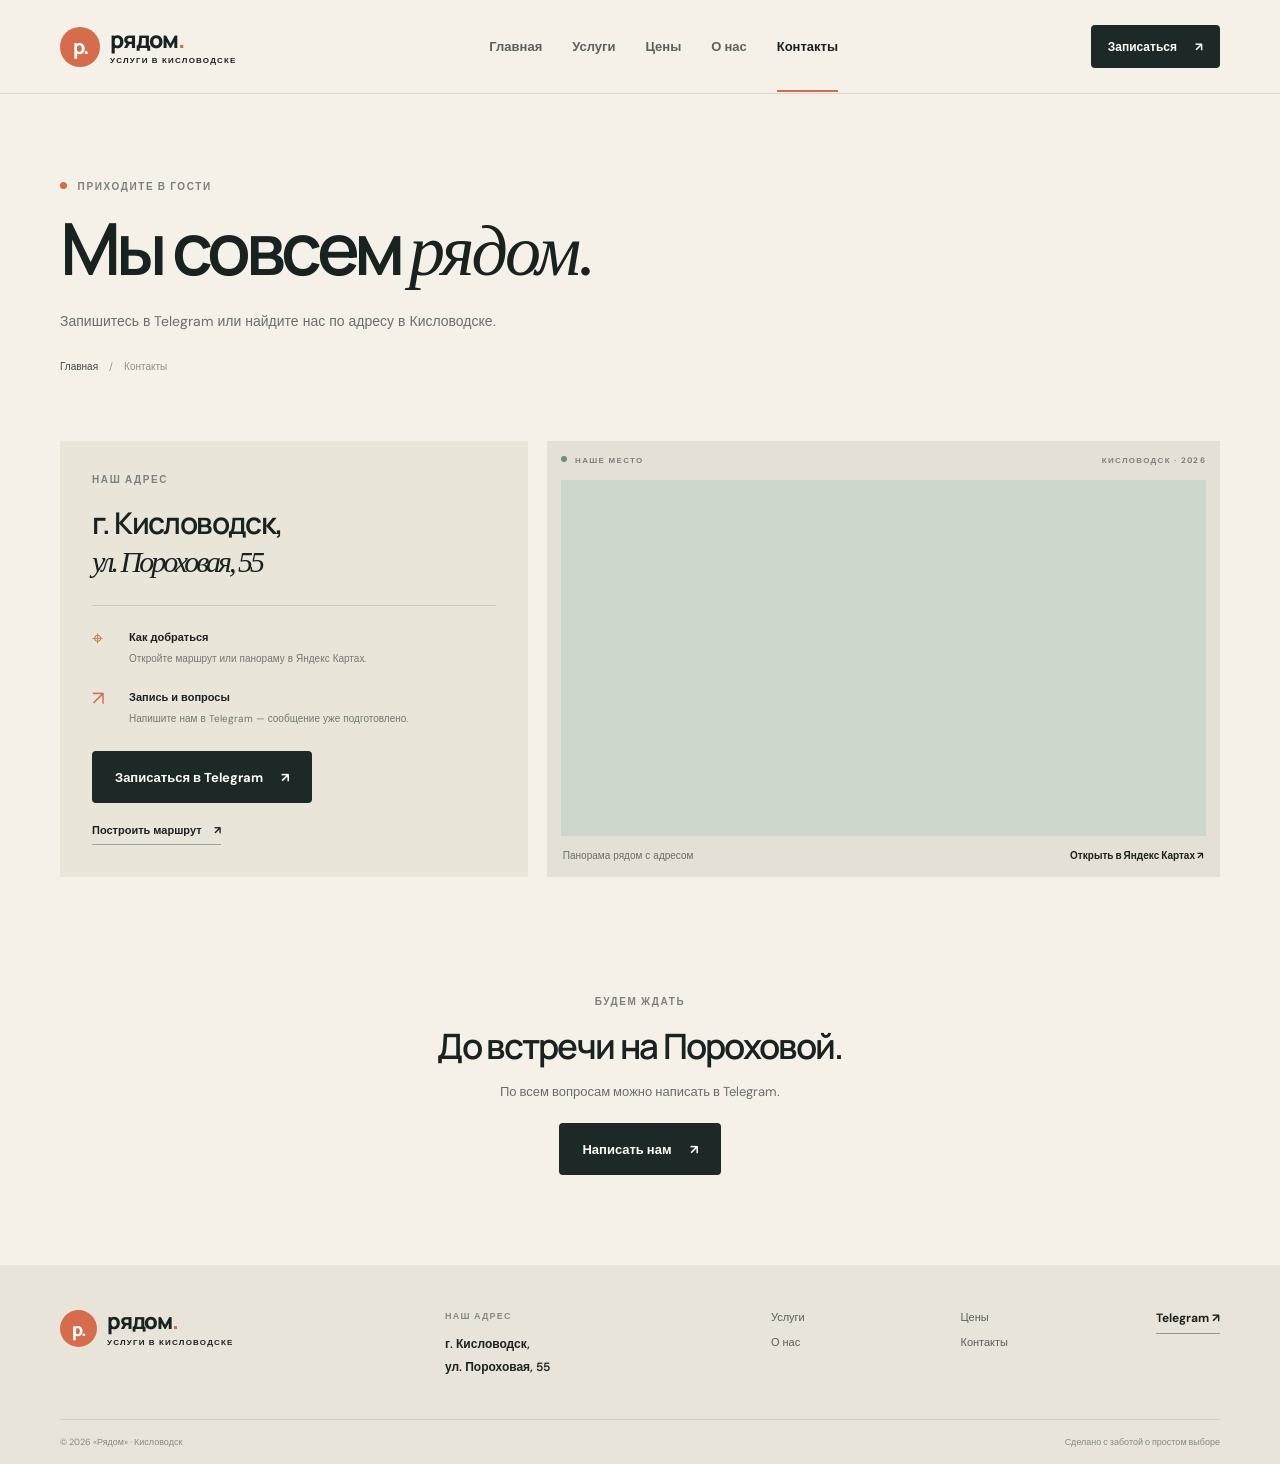
==== contacts.html @ 9ad7b159 "Add files via upload" ====
<!doctype html>
<html lang="ru">
<head>
  <meta charset="utf-8"><meta name="viewport" content="width=device-width, initial-scale=1"><meta name="theme-color" content="#f5f1e9">
  <meta name="description" content="Контакты и адрес: Кисловодск, улица Пороховая, 55. Запись в Telegram.">
  <title>Контакты — Рядом, Кисловодск</title><link rel="stylesheet" href="assets/styles.css"><script src="assets/config.js" defer></script><script src="assets/script.js" defer></script>
</head>
<body>
  <a class="skip-link" href="#main">Перейти к содержимому</a>
  <header class="site-header"><div class="container header-inner"><a class="brand" href="index.html"><span class="brand-mark">р.</span><span>рядом<span class="brand-dot">.</span><small>УСЛУГИ В КИСЛОВОДСКЕ</small></span></a><button class="menu-toggle" type="button" aria-expanded="false" aria-controls="main-nav"><span></span><span></span><span class="sr-only">Открыть меню</span></button><nav class="main-nav" id="main-nav" aria-label="Основная навигация"><a href="index.html">Главная</a><a href="services.html">Услуги</a><a href="prices.html">Цены</a><a href="about.html">О нас</a><a class="active" href="contacts.html" aria-current="page">Контакты</a></nav><a class="button button-small button-dark book-link" href="#">Записаться <span aria-hidden="true">↗</span></a></div></header>
  <main id="main">
    <section class="page-hero container"><p class="eyebrow"><span class="eyebrow-dot"></span> ПРИХОДИТЕ В ГОСТИ</p><h1>Мы совсем <em>рядом.</em></h1><p>Запишитесь в Telegram или найдите нас по адресу в Кисловодске.</p><div class="breadcrumb"><a href="index.html">Главная</a><span>/</span><span>Контакты</span></div></section>
    <section class="container contact-layout"><div class="contact-card"><p class="eyebrow">НАШ АДРЕС</p><h2>г. Кисловодск,<br><em>ул. Пороховая, 55</em></h2><div class="contact-divider"></div><div class="contact-detail"><span class="detail-icon">⌖</span><div><b>Как добраться</b><p>Откройте маршрут или панораму в Яндекс Картах.</p></div></div><div class="contact-detail"><span class="detail-icon">↗</span><div><b>Запись и вопросы</b><p>Напишите нам в Telegram — сообщение уже подготовлено.</p></div></div><a class="button button-dark book-link" href="#">Записаться в Telegram <span aria-hidden="true">↗</span></a><a class="text-link map-link" href="https://yandex.ru/maps/?text=%D0%9A%D0%B8%D1%81%D0%BB%D0%BE%D0%B2%D0%BE%D0%B4%D1%81%D0%BA%2C%20%D1%83%D0%BB%D0%B8%D1%86%D0%B0%20%D0%9F%D0%BE%D1%80%D0%BE%D1%85%D0%BE%D0%B2%D0%B0%D1%8F%2C%2055" target="_blank" rel="noopener noreferrer">Построить маршрут <span aria-hidden="true">↗</span></a></div>
      <div class="map-panel"><div class="map-topline"><span><i class="map-status"></i> НАШЕ МЕСТО</span><span>КИСЛОВОДСК · 2026</span></div><div class="map-frame-wrap"><iframe title="Панорама улицы Пороховой, 55 в Кисловодске на Яндекс Картах" src="https://yandex.ru/maps/?ll=42.736006%2C43.936768&amp;z=17&amp;l=map%2Cstv%2Csta&amp;panorama%5Bpoint%5D=42.736006%2C43.936768&amp;panorama%5Bdirection%5D=0%2C0&amp;panorama%5Bspan%5D=90%2C60&amp;panorama%5Bfull%5D=true&amp;tab=panorama" allowfullscreen loading="lazy" referrerpolicy="no-referrer-when-downgrade"></iframe></div><div class="map-caption"><span>Панорама рядом с адресом</span><a href="https://yandex.ru/maps/?ll=42.736006%2C43.936768&amp;z=17&amp;l=map%2Cstv%2Csta&amp;panorama%5Bpoint%5D=42.736006%2C43.936768&amp;panorama%5Bdirection%5D=0%2C0&amp;panorama%5Bspan%5D=90%2C60&amp;panorama%5Bfull%5D=true&amp;tab=panorama" target="_blank" rel="noopener noreferrer">Открыть в Яндекс Картах ↗</a></div></div></section>
    <section class="section container slim-cta"><p class="eyebrow">БУДЕМ ЖДАТЬ</p><h2>До встречи на Пороховой.</h2><p>По всем вопросам можно написать в Telegram.</p><a class="button button-dark book-link" href="#">Написать нам <span aria-hidden="true">↗</span></a></section>
  </main>
  <footer class="site-footer"><div class="container footer-main"><a class="brand brand-footer" href="index.html"><span class="brand-mark">р.</span><span>рядом<span class="brand-dot">.</span><small>УСЛУГИ В КИСЛОВОДСКЕ</small></span></a><div class="footer-address"><span>НАШ АДРЕС</span><b>г. Кисловодск,<br>ул. Пороховая, 55</b></div><nav class="footer-nav" aria-label="Разделы сайта"><a href="services.html">Услуги</a><a href="prices.html">Цены</a><a href="about.html">О нас</a><a href="contacts.html">Контакты</a></nav><a class="footer-telegram book-link" href="#">Telegram <span aria-hidden="true">↗</span></a></div><div class="container footer-bottom"><span>© 2026 «Рядом» · Кисловодск</span><span>Сделано с заботой о простом выборе</span></div></footer>
</body>
</html>
---- assets/styles.css ----
@import url('https://fonts.googleapis.com/css2?family=DM+Sans:wght@400;500;600;700&family=Manrope:wght@400;500;600;700;800&display=swap');

:root{--paper:#f5f1e9;--ink:#182220;--muted:#65706c;--line:#d9d7ce;--accent:#d66c4c;--cream:#e9e3d7;--dark:#1d2926;--white:#fffdf8;--lav:#e8e2ee;--mint:#dce8dc;--serif:Georgia,'Times New Roman',serif;--sans:'DM Sans',Arial,sans-serif;--display:'Manrope','DM Sans',Arial,sans-serif}
*{box-sizing:border-box}html{scroll-behavior:smooth}body{margin:0;background:var(--paper);color:var(--ink);font-family:var(--sans);font-size:16px;-webkit-font-smoothing:antialiased}a{color:inherit;text-decoration:none}button{font:inherit}.container{width:min(1160px,calc(100% - 64px));margin-inline:auto}.skip-link,.sr-only{position:absolute;width:1px;height:1px;padding:0;margin:-1px;overflow:hidden;clip:rect(0,0,0,0);white-space:nowrap;border:0}.skip-link:focus{clip:auto;width:auto;height:auto;margin:12px;padding:12px;background:white;z-index:100}
.site-header{height:94px;border-bottom:1px solid rgba(24,34,32,.12);display:flex;align-items:center}.header-inner{display:flex;align-items:center;justify-content:space-between;gap:30px}.brand{display:flex;align-items:center;gap:10px;font-family:var(--display);font-weight:800;font-size:23px;line-height:.9;letter-spacing:-1.2px;flex-shrink:0}.brand-mark{width:40px;height:40px;border-radius:50%;background:var(--accent);color:white;display:grid;place-items:center;font-size:20px;letter-spacing:-2px}.brand-dot{color:var(--accent)}.brand small{display:block;font-family:var(--sans);font-size:8px;font-weight:700;letter-spacing:1.2px;margin-top:7px}.main-nav{display:flex;align-items:center;gap:30px}.main-nav a{color:#59625d;font-size:13px;font-weight:600;transition:color .2s}.main-nav a:hover,.main-nav a.active{color:var(--ink)}.main-nav a.active{position:relative}.main-nav a.active:after{content:"";position:absolute;bottom:-37px;left:0;width:100%;height:2px;background:var(--accent)}.button{min-height:52px;padding:0 23px;display:inline-flex;align-items:center;justify-content:center;gap:18px;border-radius:4px;font-size:13px;font-weight:700;transition:transform .2s,background .2s;white-space:nowrap}.button:hover{transform:translateY(-2px)}.button-dark{background:var(--dark);color:var(--white)}.button-dark:hover{background:#2b3c37}.button-small{min-height:43px;padding:0 17px;font-size:12px}.button-light{background:var(--white);color:var(--ink)}.menu-toggle{display:none}
.hero{min-height:590px;display:grid;grid-template-columns:1fr 1.03fr;align-items:center;gap:26px;padding-top:46px;padding-bottom:48px}.hero-copy{padding:25px 0 10px}.eyebrow{margin:0 0 20px;color:#7a827d;font-size:10px;font-weight:700;letter-spacing:1.6px}.eyebrow-dot{display:inline-block;width:7px;height:7px;margin-right:7px;border-radius:50%;background:var(--accent);vertical-align:1px}.hero h1,.page-hero h1{margin:0;font-family:var(--display);font-size:clamp(48px,6.2vw,78px);font-weight:600;letter-spacing:-5px;line-height:.99}.hero h1 em,.page-hero h1 em,.section-heading h2 em,.address-inner h2 em,.final-cta h2 em,.contact-card h2 em,.about-copy h2 em{font-family:var(--serif);font-weight:400;letter-spacing:-3px}.hero-lead{max-width:425px;margin:25px 0 28px;color:var(--muted);font-size:15px;line-height:1.8}.hero-actions{display:flex;align-items:center;gap:24px}.text-link{display:inline-flex;gap:12px;align-items:center;font-size:13px;font-weight:700;border-bottom:1px solid #9da49e;padding:0 0 7px;transition:color .2s,border-color .2s}.text-link:hover{color:var(--accent);border-color:var(--accent)}.hero-note{display:flex;align-items:center;gap:11px;margin-top:50px;color:#717a75;font-size:11px;line-height:1.55}.hero-note b{color:var(--ink);font-weight:600}.note-icon{font-size:24px;color:var(--accent)}
.hero-art{height:458px;position:relative;overflow:hidden;border-radius:3px;background:#e9e4d8}.hero-art:before{content:"";position:absolute;width:360px;height:360px;border-radius:50%;background:#d5ddd2;left:-48px;top:157px}.hero-art:after{content:"";position:absolute;inset:auto 0 0;height:137px;background:#d9d2c1;clip-path:polygon(0 55%,14% 40%,27% 56%,47% 20%,63% 45%,76% 24%,100% 42%,100% 100%,0 100%)}.art-sun{position:absolute;width:138px;height:138px;border-radius:50%;background:#e6a878;right:55px;top:49px}.art-orbit{position:absolute;border:1px solid rgba(46,67,57,.25);border-radius:50%;z-index:1}.orbit-one{width:410px;height:410px;right:-55px;top:35px}.orbit-two{width:330px;height:330px;right:-12px;top:76px}.art-card{position:absolute;z-index:4;display:flex;align-items:center;gap:10px;padding:12px 15px;background:rgba(255,253,248,.92);box-shadow:0 10px 30px #3332;font-size:10px;font-weight:600;line-height:1.4}.art-card-top{right:24px;top:115px}.art-card-bottom{left:25px;bottom:44px}.art-card-icon{color:var(--accent);font-size:23px}.art-pin{font-size:27px;color:#527265}.art-building{position:absolute;z-index:3;width:245px;left:50%;bottom:82px;transform:translateX(-43%)}.building-roof{height:0;border-left:137px solid transparent;border-right:137px solid transparent;border-bottom:83px solid #364640;margin-left:-14px;position:relative}.building-roof:after{content:"";position:absolute;left:-108px;top:82px;width:216px;height:10px;background:#bc7559}.building-body{height:164px;background:#f7f1e5;position:relative;box-shadow:8px 12px 22px #252e2522}.building-sign{position:absolute;top:18px;left:50%;transform:translateX(-50%);font-family:var(--display);font-size:10px;font-weight:800;letter-spacing:2.2px;color:#405149}.building-windows{position:absolute;bottom:28px;left:20px;right:20px;display:grid;grid-template-columns:repeat(3,1fr);gap:10px}.building-windows i{height:52px;border:5px solid #b5c1b3;background:#879c8e}.building-door{position:absolute;bottom:0;left:50%;transform:translateX(-50%);width:35px;height:69px;background:#8a6654;border:4px solid #dfd0bc;border-bottom:0}.art-caption{position:absolute;z-index:4;left:27px;right:27px;top:25px;display:flex;align-items:center;gap:8px;color:#75807a;font-size:8px;font-weight:700;letter-spacing:1.2px}.caption-line{height:1px;background:#a2aaa2;flex:1}.trust-strip{border-top:1px solid var(--line);border-bottom:1px solid var(--line)}.trust-inner{height:67px;display:flex;align-items:center;justify-content:space-around;color:#69726d;font-size:9px;font-weight:700;letter-spacing:1.8px}.trust-inner i{font-style:normal;color:var(--accent);font-size:15px}
.hero-photo-art:before,.hero-photo-art:after{display:none}.hero-photo-art{background:#d8d8cf}.hero-photo-art>img{display:block;width:100%;height:100%;object-fit:cover;object-position:center 34%}.friend-photo-shade{position:absolute;inset:0;background:linear-gradient(180deg,rgba(18,28,25,.2),transparent 31%,transparent 55%,rgba(18,28,25,.48))}.friend-photo-location{position:absolute;top:20px;left:20px;display:flex;align-items:center;gap:4px;padding:10px 13px;background:rgba(255,253,248,.9);color:#45534b;font-size:8px;font-weight:700;letter-spacing:1.1px}.friend-photo-location .eyebrow-dot{margin-right:3px}.friend-caption{position:absolute;left:20px;bottom:20px;display:flex;align-items:center;gap:11px;color:#fff;font-family:var(--display);font-size:23px;font-weight:600;letter-spacing:-.7px;text-shadow:0 1px 8px #0003}.friend-caption small{display:block;margin-top:5px;font-family:var(--sans);font-size:8px;font-weight:700;letter-spacing:1.4px}.friend-caption-icon{width:38px;height:38px;display:grid;place-items:center;border-radius:50%;background:#f5f1e9;color:var(--accent);font-size:21px;text-shadow:none}
.section{padding-top:96px;padding-bottom:96px}.section-heading{display:flex;justify-content:space-between;align-items:flex-end;margin-bottom:38px}.section-heading h2,.final-cta h2{margin:0;font-family:var(--display);font-size:47px;line-height:1.08;letter-spacing:-2.4px;font-weight:600}.section-heading h2 em{letter-spacing:-1px}.section-heading .text-link{margin-bottom:9px}.service-cards{display:grid;grid-template-columns:repeat(3,1fr);gap:15px}.service-card{position:relative;display:flex;flex-direction:column;min-height:292px;padding:23px 24px 25px;overflow:hidden;transition:transform .25s}.service-card:hover{transform:translateY(-5px)}.card-cream{background:#eae4d8}.card-lilac{background:#e8e2ed}.card-green{background:#dfe8de}.card-number{font-size:9px;font-weight:700;letter-spacing:1.3px;color:#7d827a}.card-symbol{position:absolute;top:51px;right:23px;font-size:42px;font-weight:300}.symbol-sun{color:#d0784e}.symbol-loop{color:#867096;font-size:49px}.symbol-chat{color:#658473}.service-card h3{margin:51px 0 12px;font-family:var(--display);font-size:23px;line-height:1.17;letter-spacing:-.8px;font-weight:600}.service-card p{max-width:245px;margin:0;color:#68716a;font-size:12px;line-height:1.7}.card-arrow{position:absolute;right:23px;bottom:22px;font-size:20px}.template-note{margin:17px 0 0;color:#828984;font-size:11px}.address-band{background:var(--dark);color:var(--white);padding:48px 0}.address-inner{display:flex;align-items:center;gap:26px}.address-mark{width:64px;height:64px;display:grid;place-items:center;border:1px solid #88918c;border-radius:50%;font-size:31px;color:#e7aa82;flex:0 0 auto}.address-inner .eyebrow{margin-bottom:10px;color:#afb8b1}.address-inner h2{margin:0;font-family:var(--display);font-size:29px;font-weight:500;letter-spacing:-1.2px}.address-inner h2 em{letter-spacing:-.5px}.address-inner p:not(.eyebrow){margin:8px 0 0;color:#b9c0b9;font-size:12px}.address-inner .button{margin-left:auto}.final-cta{text-align:center;position:relative}.final-cta .eyebrow{margin-bottom:17px}.final-cta h2{font-size:48px}.final-cta>p:not(.eyebrow){color:var(--muted);font-size:13px;margin:19px 0 24px}.cta-ornament{position:absolute;top:86px;right:21%;font-size:38px;color:#dba17d;transform:rotate(14deg)}
.site-footer{background:#e9e4d9;padding:45px 0 0}.footer-main{display:grid;grid-template-columns:1.2fr 1fr 1.2fr auto;align-items:start;gap:30px;padding-bottom:42px}.brand-footer{font-size:22px}.brand-footer .brand-mark{width:37px;height:37px;font-size:18px}.footer-address span{display:block;margin-bottom:10px;color:#858b83;font-size:9px;font-weight:700;letter-spacing:1.2px}.footer-address b{font-size:12px;line-height:1.7;font-weight:600}.footer-nav{display:grid;grid-template-columns:1fr 1fr;gap:11px 24px;font-size:11px;color:#58615c}.footer-telegram{font-size:12px;font-weight:700;border-bottom:1px solid #92978f;padding-bottom:7px}.footer-bottom{border-top:1px solid #cfcfc6;display:flex;justify-content:space-between;padding:16px 0;color:#858b83;font-size:9px}
.page-hero{padding:86px 0 34px}.page-hero .eyebrow{margin-bottom:19px}.page-hero h1{font-size:clamp(50px,6vw,72px)}.page-hero>p:not(.eyebrow){max-width:560px;margin:22px 0 26px;color:var(--muted);font-size:14px;line-height:1.8}.breadcrumb{display:flex;gap:11px;align-items:center;color:#8a918c;font-size:10px}.breadcrumb a{color:#3d4944}.service-list{padding-top:30px;padding-bottom:45px}.service-row{display:grid;grid-template-columns:48px 70px 1fr 210px;gap:24px;align-items:center;min-height:180px;padding:24px 0;border-top:1px solid var(--line)}.service-row:last-child{border-bottom:1px solid var(--line)}.service-index{align-self:start;padding-top:7px;color:#a4aaa4;font-size:11px;font-weight:700}.service-row-icon{width:63px;height:63px;border-radius:50%;display:grid;place-items:center;font-size:26px}.icon-peach{background:#ead7c8;color:#bd6b4c}.icon-lavender{background:#e4ddeb;color:#826f91}.icon-mint{background:#dbe7dc;color:#688473}.service-row-copy .eyebrow{margin-bottom:9px;font-size:9px}.service-row-copy h2{margin:0 0 8px;font-family:var(--display);font-size:22px;letter-spacing:-.8px;font-weight:600}.service-row-copy p:last-child{max-width:550px;margin:0;color:var(--muted);font-size:12px;line-height:1.7}.service-row-action{display:flex;flex-direction:column;align-items:flex-start;gap:15px}.service-row-action>span{color:#848c85;font-size:10px}.service-row-action .text-link{font-size:11px}.info-callout{display:flex;align-items:center;gap:17px;background:#eae5d9;padding:22px 25px}.callout-icon{width:31px;height:31px;display:grid;place-items:center;border-radius:50%;border:1px solid #a5aaa0;color:#6a756d;font-family:var(--serif);font-size:18px}.info-callout b{font-size:12px}.info-callout p{margin:5px 0 0;color:#6e7870;font-size:11px}.info-callout>.text-link{margin-left:auto;flex-shrink:0}.slim-cta{text-align:center;padding-top:78px;padding-bottom:90px}.slim-cta .eyebrow{margin-bottom:14px}.slim-cta h2{margin:0;font-family:var(--display);font-size:35px;letter-spacing:-1.7px;font-weight:600}.slim-cta>p:not(.eyebrow){margin:13px 0 23px;color:var(--muted);font-size:13px}.price-panel{max-width:820px;padding:39px 45px 28px;background:#eae5d9}.price-panel-head{display:flex;justify-content:space-between;align-items:center;margin-bottom:22px}.price-panel-head .eyebrow{margin-bottom:8px}.price-panel-head h2{margin:0;font-family:var(--display);font-size:24px;letter-spacing:-1px}.price-stamp{width:61px;height:61px;display:grid;place-items:center;border:1px solid #b0b2a8;border-radius:50%;text-align:center;color:#707b72;font-size:7px;font-weight:700;letter-spacing:1px;line-height:1.5;transform:rotate(10deg)}.price-line{min-height:70px;border-top:1px solid #cfcfc5;display:flex;align-items:center;justify-content:space-between}.price-line>div{display:flex;align-items:center;gap:17px}.price-number{color:#a1a89f;font-size:10px}.price-line b{font-size:13px;font-weight:600}.price-value{font-family:var(--serif);font-size:15px;font-style:italic;color:#68746c}.price-panel-foot{border-top:1px solid #cfcfc5;padding-top:21px;display:flex;align-items:center;justify-content:space-between;color:#7b847c;font-size:10px}.pricing-note{max-width:820px;margin:16px auto 0;display:flex;align-items:center;gap:18px;padding:24px 0 12px}.pricing-note-mark{font-size:28px;color:var(--accent)}.pricing-note h3{margin:0 0 5px;font-family:var(--display);font-size:16px}.pricing-note p{margin:0;color:var(--muted);font-size:11px;line-height:1.7}
.about-feature{display:grid;grid-template-columns:1fr 1fr;gap:74px;align-items:center;padding-top:34px;padding-bottom:95px}.about-art{height:370px;position:relative;overflow:hidden;background:#e6dfd3}.about-circle{position:absolute;border:1px solid #85958a;border-radius:50%;left:50%;top:50%;transform:translate(-50%,-50%)}.circle-outer{width:300px;height:300px}.circle-inner{width:210px;height:210px;background:#d9e1d5;border-color:#a5b1a4}.about-star{position:absolute;left:50%;top:49%;transform:translate(-50%,-50%);z-index:1;color:#cc7958;font-size:68px}.about-word{position:absolute;left:50%;top:50%;transform:translate(-50%,51px);z-index:1;font-family:var(--display);font-size:18px;line-height:1.1;font-weight:700;letter-spacing:-.7px;text-align:center}.about-coord{position:absolute;left:22px;bottom:19px;color:#758078;font-size:8px;font-weight:700;letter-spacing:1.3px}.about-copy .eyebrow{margin-bottom:16px}.about-copy h2{margin:0 0 20px;font-family:var(--display);font-size:39px;line-height:1.1;letter-spacing:-2px;font-weight:600}.about-copy p:not(.eyebrow){color:var(--muted);font-size:13px;line-height:1.85}.about-copy .text-link{margin-top:14px}.values-section{background:#e9e4d9;padding:60px 0}.values-section .eyebrow{text-align:center;margin-bottom:28px}.values-grid{display:grid;grid-template-columns:repeat(3,1fr);gap:45px}.values-grid article{text-align:center;padding:0 15px}.values-grid article>span{color:var(--accent);font-family:var(--serif);font-style:italic;font-size:18px}.values-grid h3{margin:8px 0;font-family:var(--display);font-size:20px;letter-spacing:-.6px}.values-grid p{max-width:220px;margin:0 auto;color:#69736c;font-size:11px;line-height:1.7}
.contact-layout{display:grid;grid-template-columns:.82fr 1.18fr;gap:19px;padding-top:34px;padding-bottom:40px}.contact-card{padding:32px;background:#eae5d9}.contact-card .eyebrow{margin-bottom:18px}.contact-card h2{margin:0;font-family:var(--display);font-size:30px;line-height:1.25;letter-spacing:-1.6px;font-weight:600}.contact-divider{height:1px;background:#cbc9bf;margin:25px 0 19px}.contact-detail{display:flex;align-items:flex-start;gap:13px;margin:18px 0}.detail-icon{font-size:20px;color:var(--accent);width:24px}.contact-detail b{font-size:11px}.contact-detail p{margin:5px 0 0;color:#707970;font-size:10px;line-height:1.6}.contact-card>.button{margin-top:6px}.contact-card>.text-link{display:flex;width:max-content;margin-top:20px;font-size:11px}.map-panel{background:#e5e0d5;padding:14px;display:flex;flex-direction:column}.map-topline{height:25px;display:flex;justify-content:space-between;align-items:flex-start;color:#78817a;font-size:8px;font-weight:700;letter-spacing:1.3px}.map-status{display:inline-block;width:6px;height:6px;margin-right:5px;border-radius:50%;background:#6c9278;vertical-align:1px}.map-frame-wrap{flex:1;min-height:310px;background:#cdd7cc;overflow:hidden}.map-frame-wrap iframe{width:100%;height:100%;min-height:310px;border:0}.map-caption{display:flex;justify-content:space-between;gap:10px;padding:13px 2px 1px;color:#657069;font-size:10px}.map-caption a{font-weight:700;color:var(--ink)}
@media(max-width:1000px){.container{width:min(100% - 44px,900px)}.main-nav{gap:17px}.main-nav a{font-size:12px}.header-inner{gap:18px}.hero{min-height:520px;grid-template-columns:1fr .9fr}.hero-art{height:420px}.art-building{transform:translateX(-43%) scale(.85);transform-origin:bottom center}.hero h1{font-size:64px}.service-row{grid-template-columns:34px 58px 1fr 160px;gap:16px}.service-row-icon{width:55px;height:55px}.contact-card{padding:25px}}
@media(max-width:760px){.container{width:calc(100% - 38px)}.site-header{height:76px}.header-inner{position:relative}.brand{font-size:21px}.brand-mark{width:36px;height:36px}.menu-toggle{display:flex;width:39px;height:39px;margin-left:auto;padding:11px 8px;background:transparent;border:1px solid var(--line);border-radius:50%;flex-direction:column;justify-content:center;gap:5px}.menu-toggle>span:not(.sr-only){display:block;height:1px;width:100%;background:var(--ink)}.header-inner>.button-small{display:none}.main-nav{display:none;position:absolute;z-index:10;top:57px;left:-19px;right:-19px;padding:17px 20px 22px;background:var(--paper);border-bottom:1px solid var(--line);box-shadow:0 15px 20px #1d29260f;flex-direction:column;align-items:stretch;gap:0}.main-nav.is-open{display:flex}.main-nav a{padding:12px 0;font-size:14px}.main-nav a.active:after{display:none}.hero{display:flex;flex-direction:column;align-items:stretch;gap:26px;padding-top:48px;padding-bottom:34px}.hero-copy{padding:0}.hero h1{font-size:clamp(48px,12vw,68px);letter-spacing:-3.6px}.hero-lead{font-size:13px;max-width:460px;margin:18px 0 22px}.hero-actions{gap:17px;flex-wrap:wrap}.button{min-height:49px;padding:0 17px;font-size:12px}.hero-note{margin-top:25px}.hero-art{height:min(390px,92vw);min-height:290px}.art-building{transform:translateX(-43%) scale(.73)}.art-sun{width:100px;height:100px;right:38px;top:43px}.art-card-top{right:12px;top:103px}.art-card-bottom{left:13px;bottom:24px}.art-caption{left:16px;right:16px;top:15px}.trust-inner{height:auto;min-height:59px;justify-content:space-between;gap:7px}.trust-inner span{font-size:7px;letter-spacing:1px}.trust-inner i{font-size:11px}.section{padding-top:68px;padding-bottom:68px}.section-heading{align-items:flex-start;gap:15px;margin-bottom:25px}.section-heading h2,.final-cta h2{font-size:35px;letter-spacing:-1.8px}.section-heading .text-link{font-size:10px;margin-top:8px;flex-shrink:0}.service-cards{grid-template-columns:1fr;gap:10px}.service-card{min-height:225px;padding:19px}.service-card h3{margin-top:32px;font-size:22px}.card-symbol{top:40px}.service-card p{max-width:75%}.address-band{padding:32px 0}.address-inner{display:grid;grid-template-columns:49px 1fr;gap:14px}.address-mark{width:49px;height:49px;font-size:24px;grid-row:1/3}.address-inner h2{font-size:22px}.address-inner p:not(.eyebrow){font-size:10px;line-height:1.6}.address-inner .button{grid-column:2;margin:4px 0 0;width:max-content}.final-cta{padding-top:69px;padding-bottom:69px}.final-cta h2{font-size:37px}.final-cta>p:not(.eyebrow){font-size:12px}.cta-ornament{top:57px;right:10%;font-size:27px}.footer-main{grid-template-columns:1fr 1fr;gap:26px 18px;padding-bottom:28px}.footer-address{grid-column:1}.footer-nav{grid-column:2;grid-row:1/3}.footer-telegram{grid-column:1;grid-row:3;width:max-content}.footer-bottom{gap:10px;font-size:8px}.footer-bottom span:last-child{text-align:right}.page-hero{padding:58px 0 27px}.page-hero h1{font-size:clamp(45px,11vw,62px);letter-spacing:-3.4px}.page-hero>p:not(.eyebrow){font-size:12px;margin:16px 0 20px}.service-list{padding-top:20px;padding-bottom:30px}.service-row{grid-template-columns:30px 52px 1fr;gap:12px;align-items:start;padding:21px 0}.service-row-icon{width:48px;height:48px;font-size:22px}.service-row-copy{grid-column:3}.service-row-copy h2{font-size:18px}.service-row-copy p:last-child{font-size:11px}.service-row-action{grid-column:3;flex-direction:row;align-items:center;justify-content:space-between;margin-top:3px}.service-row-action>span{font-size:9px}.service-row-action .text-link{font-size:10px}.info-callout{align-items:flex-start;padding:17px;gap:11px}.info-callout p{line-height:1.6}.info-callout>.text-link{font-size:9px;margin-top:3px}.slim-cta{padding-top:57px;padding-bottom:65px}.slim-cta h2{font-size:27px}.slim-cta>p:not(.eyebrow){font-size:11px}.price-panel{padding:25px 19px 20px}.price-panel-head h2{font-size:21px}.price-line{min-height:61px}.price-line b{font-size:11px}.price-value{font-size:13px}.price-panel-foot{align-items:flex-start;gap:10px;font-size:9px}.price-panel-foot .button{min-height:43px}.pricing-note{padding:19px 2px}.about-feature{grid-template-columns:1fr;gap:34px;padding-top:20px;padding-bottom:60px}.about-art{height:300px}.about-copy h2{font-size:33px}.about-copy p:not(.eyebrow){font-size:12px}.values-section{padding:48px 0}.values-grid{grid-template-columns:1fr;gap:24px}.values-grid article{padding:0}.contact-layout{grid-template-columns:1fr;padding-top:20px;padding-bottom:25px;gap:12px}.contact-card{padding:25px 20px}.contact-card h2{font-size:26px}.map-frame-wrap,.map-frame-wrap iframe{min-height:330px}.map-caption{font-size:9px}}
@media(prefers-reduced-motion:reduce){html{scroll-behavior:auto}*,*:before,*:after{transition:none!important}}
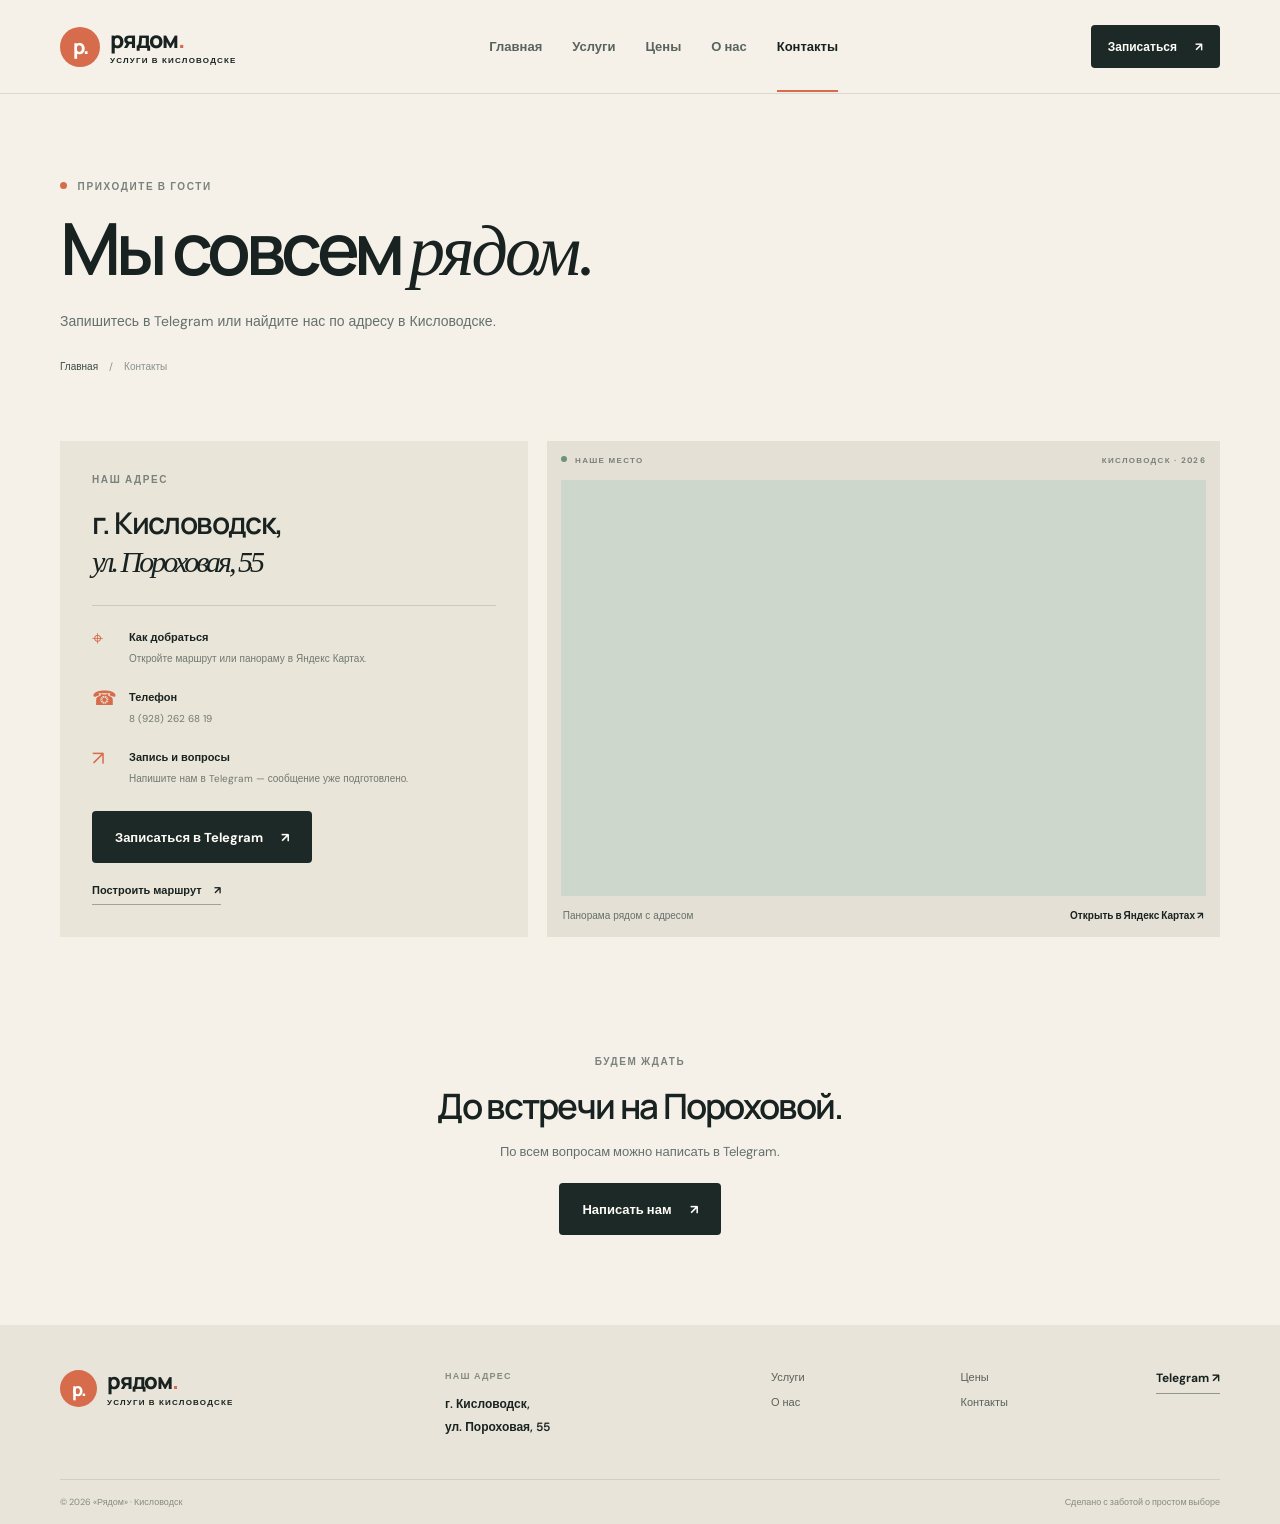
==== commit 37c680a5: "Add phone number to contact details Updated contact details section to include phone number." ====
--- a/contacts.html
+++ b/contacts.html
@@ -10,7 +10,7 @@
   <header class="site-header"><div class="container header-inner"><a class="brand" href="index.html"><span class="brand-mark">р.</span><span>рядом<span class="brand-dot">.</span><small>УСЛУГИ В КИСЛОВОДСКЕ</small></span></a><button class="menu-toggle" type="button" aria-expanded="false" aria-controls="main-nav"><span></span><span></span><span class="sr-only">Открыть меню</span></button><nav class="main-nav" id="main-nav" aria-label="Основная навигация"><a href="index.html">Главная</a><a href="services.html">Услуги</a><a href="prices.html">Цены</a><a href="about.html">О нас</a><a class="active" href="contacts.html" aria-current="page">Контакты</a></nav><a class="button button-small button-dark book-link" href="#">Записаться <span aria-hidden="true">↗</span></a></div></header>
   <main id="main">
     <section class="page-hero container"><p class="eyebrow"><span class="eyebrow-dot"></span> ПРИХОДИТЕ В ГОСТИ</p><h1>Мы совсем <em>рядом.</em></h1><p>Запишитесь в Telegram или найдите нас по адресу в Кисловодске.</p><div class="breadcrumb"><a href="index.html">Главная</a><span>/</span><span>Контакты</span></div></section>
-    <section class="container contact-layout"><div class="contact-card"><p class="eyebrow">НАШ АДРЕС</p><h2>г. Кисловодск,<br><em>ул. Пороховая, 55</em></h2><div class="contact-divider"></div><div class="contact-detail"><span class="detail-icon">⌖</span><div><b>Как добраться</b><p>Откройте маршрут или панораму в Яндекс Картах.</p></div></div><div class="contact-detail"><span class="detail-icon">↗</span><div><b>Запись и вопросы</b><p>Напишите нам в Telegram — сообщение уже подготовлено.</p></div></div><a class="button button-dark book-link" href="#">Записаться в Telegram <span aria-hidden="true">↗</span></a><a class="text-link map-link" href="https://yandex.ru/maps/?text=%D0%9A%D0%B8%D1%81%D0%BB%D0%BE%D0%B2%D0%BE%D0%B4%D1%81%D0%BA%2C%20%D1%83%D0%BB%D0%B8%D1%86%D0%B0%20%D0%9F%D0%BE%D1%80%D0%BE%D1%85%D0%BE%D0%B2%D0%B0%D1%8F%2C%2055" target="_blank" rel="noopener noreferrer">Построить маршрут <span aria-hidden="true">↗</span></a></div>
+    <section class="container contact-layout"><div class="contact-card"><p class="eyebrow">НАШ АДРЕС</p><h2>г. Кисловодск,<br><em>ул. Пороховая, 55</em></h2><div class="contact-divider"></div><div class="contact-detail"><span class="detail-icon">⌖</span><div><b>Как добраться</b><p>Откройте маршрут или панораму в Яндекс Картах.</p></div></div><div class="contact-detail"><span class="detail-icon">☎</span><div><b>Телефон</b><p><a href="tel:+79282626819">8 (928) 262 68 19</a></p></div></div><div class="contact-detail"><span class="detail-icon">↗</span><div><b>Запись и вопросы</b><p>Напишите нам в Telegram — сообщение уже подготовлено.</p></div></div><a class="button button-dark book-link" href="#">Записаться в Telegram <span aria-hidden="true">↗</span></a><a class="text-link map-link" href="https://yandex.ru/maps/?text=%D0%9A%D0%B8%D1%81%D0%BB%D0%BE%D0%B2%D0%BE%D0%B4%D1%81%D0%BA%2C%20%D1%83%D0%BB%D0%B8%D1%86%D0%B0%20%D0%9F%D0%BE%D1%80%D0%BE%D1%85%D0%BE%D0%B2%D0%B0%D1%8F%2C%2055" target="_blank" rel="noopener noreferrer">Построить маршрут <span aria-hidden="true">↗</span></a></div>
       <div class="map-panel"><div class="map-topline"><span><i class="map-status"></i> НАШЕ МЕСТО</span><span>КИСЛОВОДСК · 2026</span></div><div class="map-frame-wrap"><iframe title="Панорама улицы Пороховой, 55 в Кисловодске на Яндекс Картах" src="https://yandex.ru/maps/?ll=42.736006%2C43.936768&amp;z=17&amp;l=map%2Cstv%2Csta&amp;panorama%5Bpoint%5D=42.736006%2C43.936768&amp;panorama%5Bdirection%5D=0%2C0&amp;panorama%5Bspan%5D=90%2C60&amp;panorama%5Bfull%5D=true&amp;tab=panorama" allowfullscreen loading="lazy" referrerpolicy="no-referrer-when-downgrade"></iframe></div><div class="map-caption"><span>Панорама рядом с адресом</span><a href="https://yandex.ru/maps/?ll=42.736006%2C43.936768&amp;z=17&amp;l=map%2Cstv%2Csta&amp;panorama%5Bpoint%5D=42.736006%2C43.936768&amp;panorama%5Bdirection%5D=0%2C0&amp;panorama%5Bspan%5D=90%2C60&amp;panorama%5Bfull%5D=true&amp;tab=panorama" target="_blank" rel="noopener noreferrer">Открыть в Яндекс Картах ↗</a></div></div></section>
     <section class="section container slim-cta"><p class="eyebrow">БУДЕМ ЖДАТЬ</p><h2>До встречи на Пороховой.</h2><p>По всем вопросам можно написать в Telegram.</p><a class="button button-dark book-link" href="#">Написать нам <span aria-hidden="true">↗</span></a></section>
   </main>
